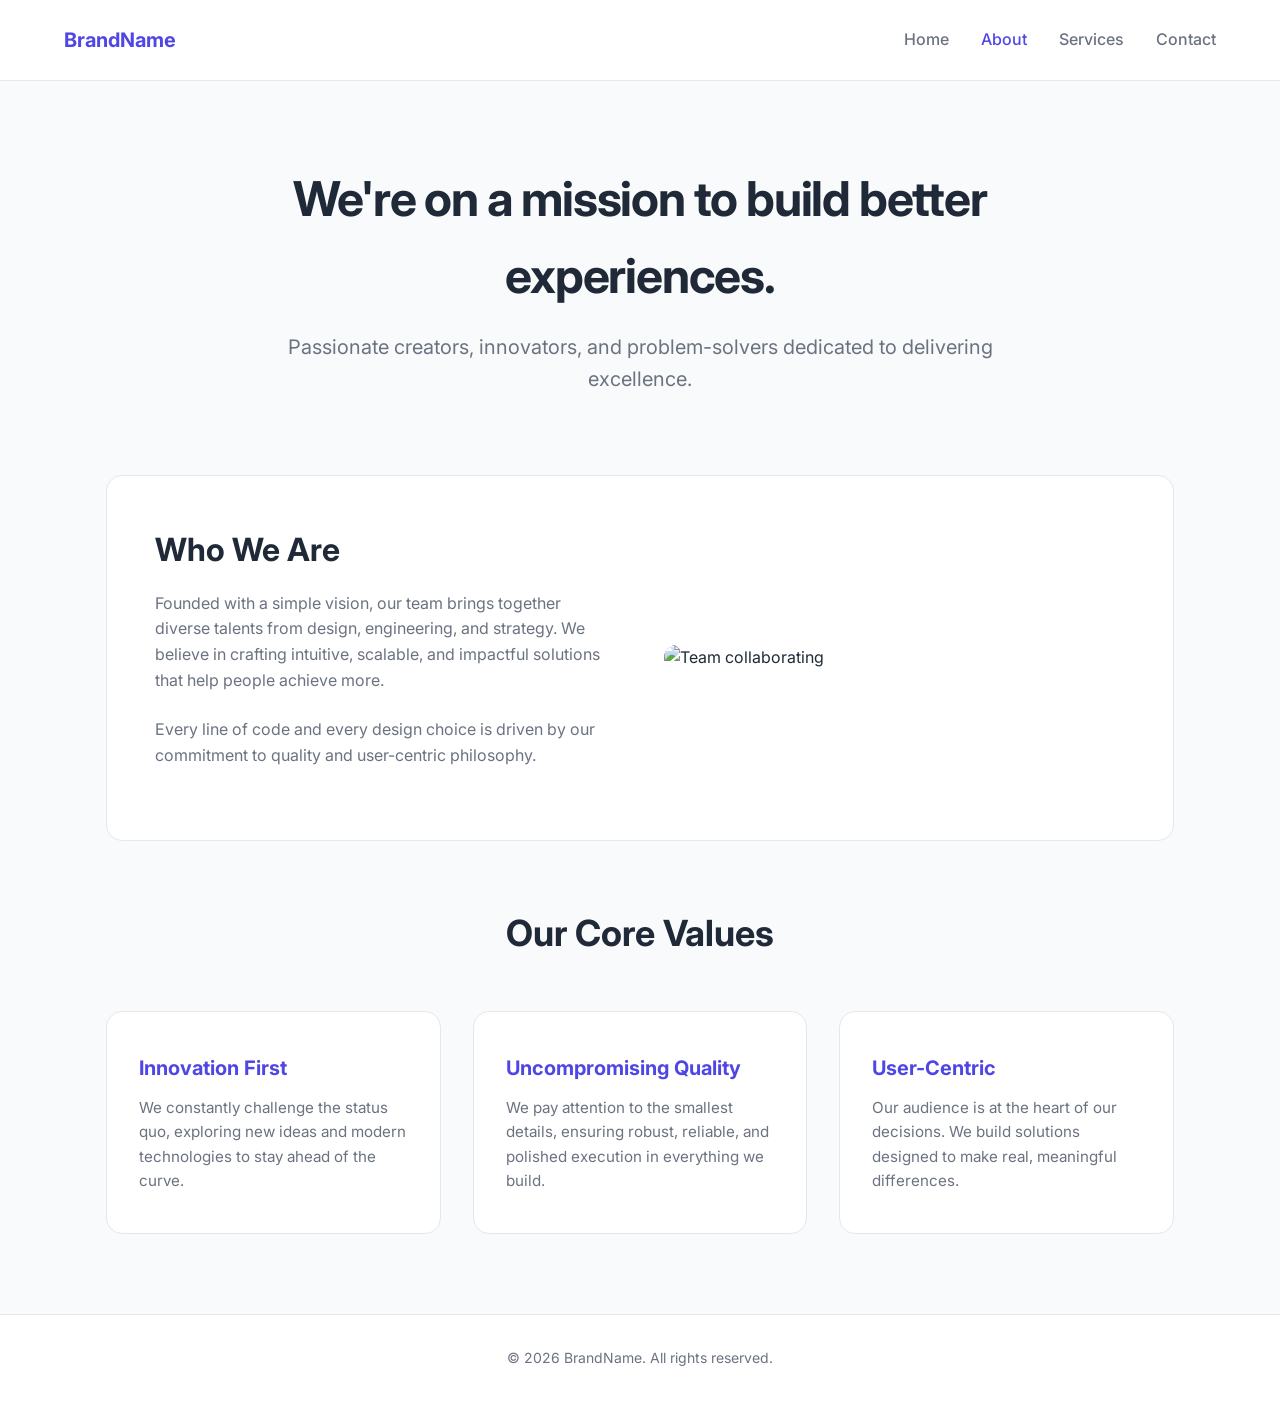
==== WebApp/templates/about.html @ 9ddec83b "Add files via upload" ====
<!DOCTYPE html>
<html lang="en">
<head>
    <meta charset="UTF-8">
    <meta name="viewport" content="width=device-width, initial-scale=1.0">
    <title>About Us</title>
    <link href="https://fonts.googleapis.com/css2?family=Inter:wght@300;400;500;600;700&display=swap" rel="stylesheet">
    <style>
        :root {
            --primary: #4f46e5;
            --primary-hover: #4338ca;
            --text-main: #1f2937;
            --text-muted: #6b7280;
            --bg-light: #f9fafb;
            --white: #ffffff;
            --border: #e5e7eb;
        }

        * {
            margin: 0;
            padding: 0;
            box-sizing: border-box;
        }

        body {
            font-family: 'Inter', sans-serif;
            color: var(--text-main);
            background-color: var(--bg-light);
            line-height: 1.6;
        }

        /* Navigation */
        nav {
            display: flex;
            justify-content: space-between;
            align-items: center;
            padding: 1.5rem 5%;
            background-color: var(--white);
            border-bottom: 1px solid var(--border);
        }

        .logo {
            font-weight: 700;
            font-size: 1.25rem;
            color: var(--primary);
            text-decoration: none;
        }

        .nav-links {
            list-style: none;
            display: flex;
            gap: 2rem;
        }

        .nav-links a {
            text-decoration: none;
            color: var(--text-muted);
            font-weight: 500;
            transition: color 0.2s;
        }

        .nav-links a:hover, .nav-links a.active {
            color: var(--primary);
        }

        /* Hero Section */
        .hero {
            text-align: center;
            padding: 5rem 1rem 3rem;
            max-width: 800px;
            margin: 0 auto;
        }

        .hero h1 {
            font-size: 3rem;
            font-weight: 700;
            margin-bottom: 1rem;
            letter-spacing: -0.025em;
        }

        .hero p {
            font-size: 1.25rem;
            color: var(--text-muted);
        }

        /* Main Content Grid */
        .container {
            max-width: 1100px;
            margin: 0 auto;
            padding: 2rem 1rem 5rem;
        }

        .about-grid {
            display: grid;
            grid-template-columns: 1fr 1fr;
            gap: 3rem;
            align-items: center;
            background: var(--white);
            padding: 3rem;
            border-radius: 1rem;
            border: 1px solid var(--border);
            margin-bottom: 4rem;
        }

        .about-text h2 {
            font-size: 2rem;
            margin-bottom: 1rem;
            color: var(--text-main);
        }

        .about-text p {
            color: var(--text-muted);
            margin-bottom: 1.5rem;
        }

        .about-image img {
            width: 100%;
            height: auto;
            border-radius: 0.75rem;
            object-fit: cover;
        }

        /* Values Section */
        .values-section {
            text-align: center;
        }

        .values-section h2 {
            font-size: 2.25rem;
            margin-bottom: 3rem;
        }

        .values-grid {
            display: grid;
            grid-template-columns: repeat(auto-fit, minmax(300px, 1fr));
            gap: 2rem;
        }

        .value-card {
            background: var(--white);
            padding: 2.5rem 2rem;
            border-radius: 1rem;
            border: 1px solid var(--border);
            text-align: left;
            transition: transform 0.2s, box-shadow 0.2s;
        }

        .value-card:hover {
            transform: translateY(-4px);
            box-shadow: 0 10px 25px -5px rgba(0, 0, 0, 0.05);
        }

        .value-card h3 {
            font-size: 1.25rem;
            margin-bottom: 0.75rem;
            color: var(--primary);
        }

        .value-card p {
            color: var(--text-muted);
            font-size: 0.95rem;
        }

        /* Footer */
        footer {
            text-align: center;
            padding: 2rem;
            border-top: 1px solid var(--border);
            background-color: var(--white);
            color: var(--text-muted);
            font-size: 0.875rem;
        }

        /* Responsive Design */
        @media (max-width: 768px) {
            .about-grid {
                grid-template-columns: 1fr;
                padding: 1.5rem;
            }
            .hero h1 {
                font-size: 2.25rem;
            }
        }
    </style>
</head>
<body>

    <!-- Navigation -->
    <nav>
        <a href="#" class="logo">BrandName</a>
        <ul class="nav-links">
            <li><a href="#">Home</a></li>
            <li><a href="#" class="active">About</a></li>
            <li><a href="#">Services</a></li>
            <li><a href="#">Contact</a></li>
        </ul>
    </nav>

    <!-- Hero Section -->
    <section class="hero">
        <h1>We're on a mission to build better experiences.</h1>
        <p>Passionate creators, innovators, and problem-solvers dedicated to delivering excellence.</p>
    </section>

    <!-- Main Content Container -->
    <div class="container">
        
        <!-- Story / Intro Grid -->
        <div class="about-grid">
            <div class="about-text">
                <h2>Who We Are</h2>
                <p>Founded with a simple vision, our team brings together diverse talents from design, engineering, and strategy. We believe in crafting intuitive, scalable, and impactful solutions that help people achieve more.</p>
                <p>Every line of code and every design choice is driven by our commitment to quality and user-centric philosophy.</p>
            </div>
            <div class="about-image">
                <!-- Placeholder Image -->
                <img src="https://images.unsplash.com/photo-1522071820081-009f0129c71c?auto=format&fit=crop&w=800&q=80" alt="Team collaborating">
            </div>
        </div>

        <!-- Values Section -->
        <div class="values-section">
            <h2>Our Core Values</h2>
            <div class="values-grid">
                <div class="value-card">
                    <h3>Innovation First</h3>
                    <p>We constantly challenge the status quo, exploring new ideas and modern technologies to stay ahead of the curve.</p>
                </div>
                <div class="value-card">
                    <h3>Uncompromising Quality</h3>
                    <p>We pay attention to the smallest details, ensuring robust, reliable, and polished execution in everything we build.</p>
                </div>
                <div class="value-card">
                    <h3>User-Centric</h3>
                    <p>Our audience is at the heart of our decisions. We build solutions designed to make real, meaningful differences.</p>
                </div>
            </div>
        </div>

    </div>

    <!-- Footer -->
    <footer>
        <p>&copy; 2026 BrandName. All rights reserved.</p>
    </footer>

</body>
</html>
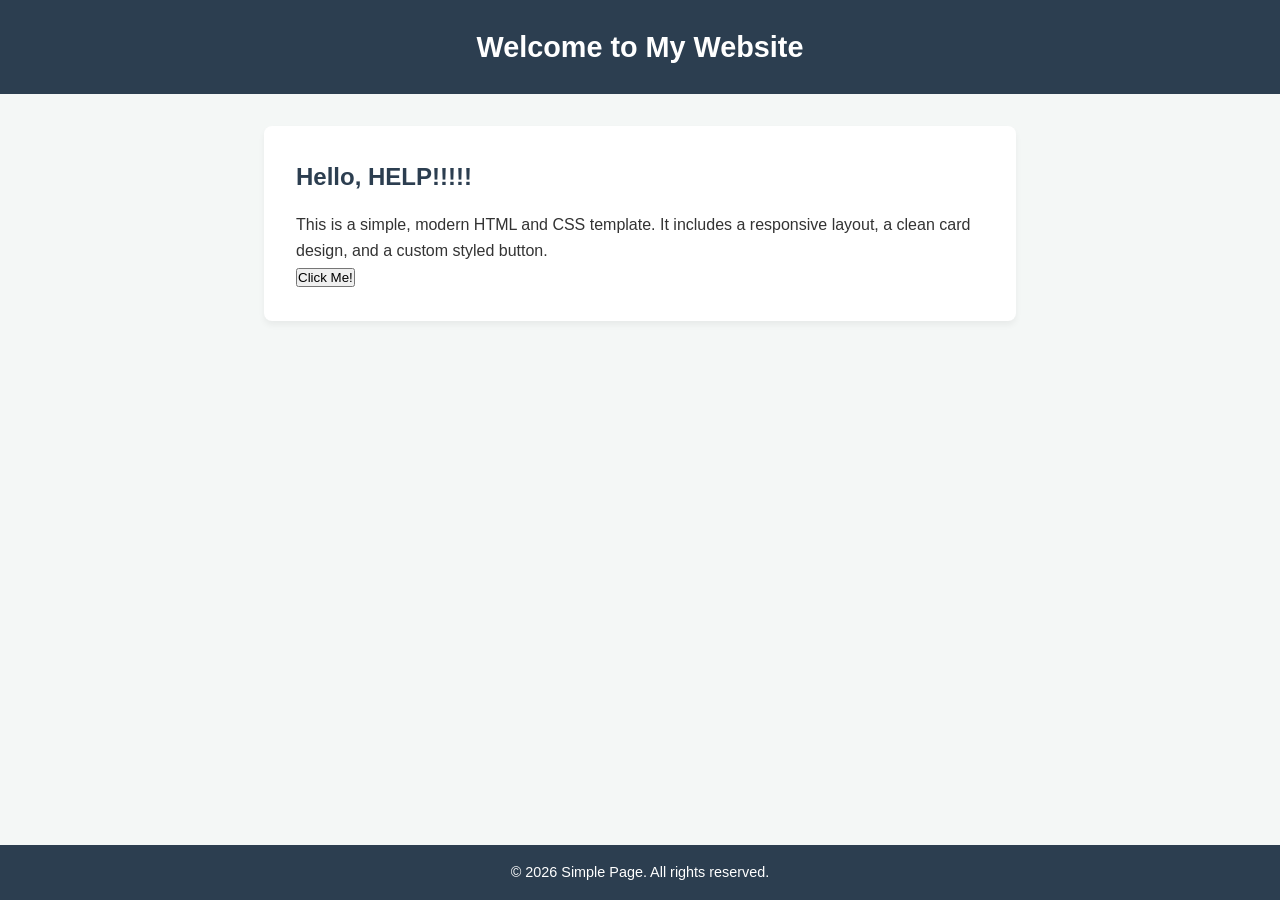
==== commit 4701ec5f: "Update about.html" ====
--- a/WebApp/templates/about.html
+++ b/WebApp/templates/about.html
@@ -3,19 +3,9 @@
 <head>
     <meta charset="UTF-8">
     <meta name="viewport" content="width=device-width, initial-scale=1.0">
-    <title>About Us</title>
-    <link href="https://fonts.googleapis.com/css2?family=Inter:wght@300;400;500;600;700&display=swap" rel="stylesheet">
+    <title>Simple Page</title>
     <style>
-        :root {
-            --primary: #4f46e5;
-            --primary-hover: #4338ca;
-            --text-main: #1f2937;
-            --text-muted: #6b7280;
-            --bg-light: #f9fafb;
-            --white: #ffffff;
-            --border: #e5e7eb;
-        }
-
+        /* Reset and Base Styles */
         * {
             margin: 0;
             padding: 0;
@@ -23,226 +13,94 @@
         }
 
         body {
-            font-family: 'Inter', sans-serif;
-            color: var(--text-main);
-            background-color: var(--bg-light);
+            font-family: 'Segoe UI', Tahoma, Geneva, Verdana, sans-serif;
             line-height: 1.6;
+            color: #333;
+            background-color: #f4f7f6;
+            display: flex;
+            flex-direction: column;
+            min-height: 100vh;
         }
 
-        /* Navigation */
-        nav {
-            display: flex;
-            justify-content: space-between;
-            align-items: center;
-            padding: 1.5rem 5%;
-            background-color: var(--white);
-            border-bottom: 1px solid var(--border);
+        /* Header Styles */
+        header {
+            background-color: #2c3e50;
+            color: #ffffff;
+            padding: 1.5rem 2rem;
+            text-align: center;
         }
 
-        .logo {
-            font-weight: 700;
-            font-size: 1.25rem;
-            color: var(--primary);
-            text-decoration: none;
+        header h1 {
+            font-size: 1.8rem;
         }
 
-        .nav-links {
-            list-style: none;
-            display: flex;
-            gap: 2rem;
+        /* Main Content Container */
+        main {
+            flex: 1;
+            max-width: 800px;
+            margin: 2rem auto;
+            padding: 0 1.5rem;
         }
 
-        .nav-links a {
-            text-decoration: none;
-            color: var(--text-muted);
-            font-weight: 500;
-            transition: color 0.2s;
-        }
-
-        .nav-links a:hover, .nav-links a.active {
-            color: var(--primary);
-        }
-
-        /* Hero Section */
-        .hero {
-            text-align: center;
-            padding: 5rem 1rem 3rem;
-            max-width: 800px;
-            margin: 0 auto;
-        }
-
-        .hero h1 {
-            font-size: 3rem;
-            font-weight: 700;
-            margin-bottom: 1rem;
-            letter-spacing: -0.025em;
-        }
-
-        .hero p {
-            font-size: 1.25rem;
-            color: var(--text-muted);
-        }
-
-        /* Main Content Grid */
-        .container {
-            max-width: 1100px;
-            margin: 0 auto;
-            padding: 2rem 1rem 5rem;
-        }
-
-        .about-grid {
-            display: grid;
-            grid-template-columns: 1fr 1fr;
-            gap: 3rem;
-            align-items: center;
-            background: var(--white);
-            padding: 3rem;
-            border-radius: 1rem;
-            border: 1px solid var(--border);
-            margin-bottom: 4rem;
-        }
-
-        .about-text h2 {
-            font-size: 2rem;
-            margin-bottom: 1rem;
-            color: var(--text-main);
-        }
-
-        .about-text p {
-            color: var(--text-muted);
+        .card {
+            background: #ffffff;
+            padding: 2rem;
+            border-radius: 8px;
+            box-shadow: 0 4px 6px rgba(0, 0, 0, 0.05);
             margin-bottom: 1.5rem;
         }
 
-        .about-image img {
-            width: 100%;
-            height: auto;
-            border-radius: 0.75rem;
-            object-fit: cover;
+        .card h2 {
+            margin-bottom: 1rem;
+            color: #2c3e50;
         }
 
-        /* Values Section */
-        .values-section {
-            text-align: center;
+        .btn {
+            display: inline-block;
+            background-color: #3498db;
+            color: white;
+            padding: 0.7rem 1.5rem;
+            border: none;
+            border-radius: 4px;
+            cursor: pointer;
+            text-decoration: none;
+            font-size: 1rem;
+            margin-top: 1rem;
+            transition: background-color 0.2s ease;
         }
 
-        .values-section h2 {
-            font-size: 2.25rem;
-            margin-bottom: 3rem;
+        .btn:hover {
+            background-color: #2980b9;
         }
 
-        .values-grid {
-            display: grid;
-            grid-template-columns: repeat(auto-fit, minmax(300px, 1fr));
-            gap: 2rem;
-        }
-
-        .value-card {
-            background: var(--white);
-            padding: 2.5rem 2rem;
-            border-radius: 1rem;
-            border: 1px solid var(--border);
-            text-align: left;
-            transition: transform 0.2s, box-shadow 0.2s;
-        }
-
-        .value-card:hover {
-            transform: translateY(-4px);
-            box-shadow: 0 10px 25px -5px rgba(0, 0, 0, 0.05);
-        }
-
-        .value-card h3 {
-            font-size: 1.25rem;
-            margin-bottom: 0.75rem;
-            color: var(--primary);
-        }
-
-        .value-card p {
-            color: var(--text-muted);
-            font-size: 0.95rem;
-        }
-
-        /* Footer */
+        /* Footer Styles */
         footer {
+            background-color: #2c3e50;
+            color: #ffffff;
             text-align: center;
-            padding: 2rem;
-            border-top: 1px solid var(--border);
-            background-color: var(--white);
-            color: var(--text-muted);
-            font-size: 0.875rem;
-        }
-
-        /* Responsive Design */
-        @media (max-width: 768px) {
-            .about-grid {
-                grid-template-columns: 1fr;
-                padding: 1.5rem;
-            }
-            .hero h1 {
-                font-size: 2.25rem;
-            }
+            padding: 1rem;
+            font-size: 0.9rem;
         }
     </style>
 </head>
 <body>
 
-    <!-- Navigation -->
-    <nav>
-        <a href="#" class="logo">BrandName</a>
-        <ul class="nav-links">
-            <li><a href="#">Home</a></li>
-            <li><a href="#" class="active">About</a></li>
-            <li><a href="#">Services</a></li>
-            <li><a href="#">Contact</a></li>
-        </ul>
-    </nav>
+    <header>
+        <h1>Welcome to My Website</h1>
+    </header>
 
-    <!-- Hero Section -->
-    <section class="hero">
-        <h1>We're on a mission to build better experiences.</h1>
-        <p>Passionate creators, innovators, and problem-solvers dedicated to delivering excellence.</p>
-    </section>
+    <main>
+        <section class="card">
+            <h2>Hello, HELP!!!!!</h2>
+            <p>This is a simple, modern HTML and CSS template. It includes a responsive layout, a clean card design, and a custom styled button.</p>
+            <a href="https://imgs.search.brave.com/kdUbv30TY_1dOipsMZMn2lZNq-TJWl_n0liu3kl1j7w/rs:fit:860:0:0:0/g:ce/aHR0cHM6Ly9jZG4u/cGl4YWJheS5jb20v/cGhvdG8vMjAyMS8x/Mi8xNS8wMi8zOC9j/b3B5cmlnaHQtNjg3/MTY3Nl82NDAucG5n">
+            <button type="button">Click Me!</button> </a>
+        </section>
+    </main>
 
-    <!-- Main Content Container -->
-    <div class="container">
-        
-        <!-- Story / Intro Grid -->
-        <div class="about-grid">
-            <div class="about-text">
-                <h2>Who We Are</h2>
-                <p>Founded with a simple vision, our team brings together diverse talents from design, engineering, and strategy. We believe in crafting intuitive, scalable, and impactful solutions that help people achieve more.</p>
-                <p>Every line of code and every design choice is driven by our commitment to quality and user-centric philosophy.</p>
-            </div>
-            <div class="about-image">
-                <!-- Placeholder Image -->
-                <img src="https://images.unsplash.com/photo-1522071820081-009f0129c71c?auto=format&fit=crop&w=800&q=80" alt="Team collaborating">
-            </div>
-        </div>
-
-        <!-- Values Section -->
-        <div class="values-section">
-            <h2>Our Core Values</h2>
-            <div class="values-grid">
-                <div class="value-card">
-                    <h3>Innovation First</h3>
-                    <p>We constantly challenge the status quo, exploring new ideas and modern technologies to stay ahead of the curve.</p>
-                </div>
-                <div class="value-card">
-                    <h3>Uncompromising Quality</h3>
-                    <p>We pay attention to the smallest details, ensuring robust, reliable, and polished execution in everything we build.</p>
-                </div>
-                <div class="value-card">
-                    <h3>User-Centric</h3>
-                    <p>Our audience is at the heart of our decisions. We build solutions designed to make real, meaningful differences.</p>
-                </div>
-            </div>
-        </div>
-
-    </div>
-
-    <!-- Footer -->
     <footer>
-        <p>&copy; 2026 BrandName. All rights reserved.</p>
+        <p>&copy; 2026 Simple Page. All rights reserved.</p>
     </footer>
 
 </body>
-</html>+</html>
